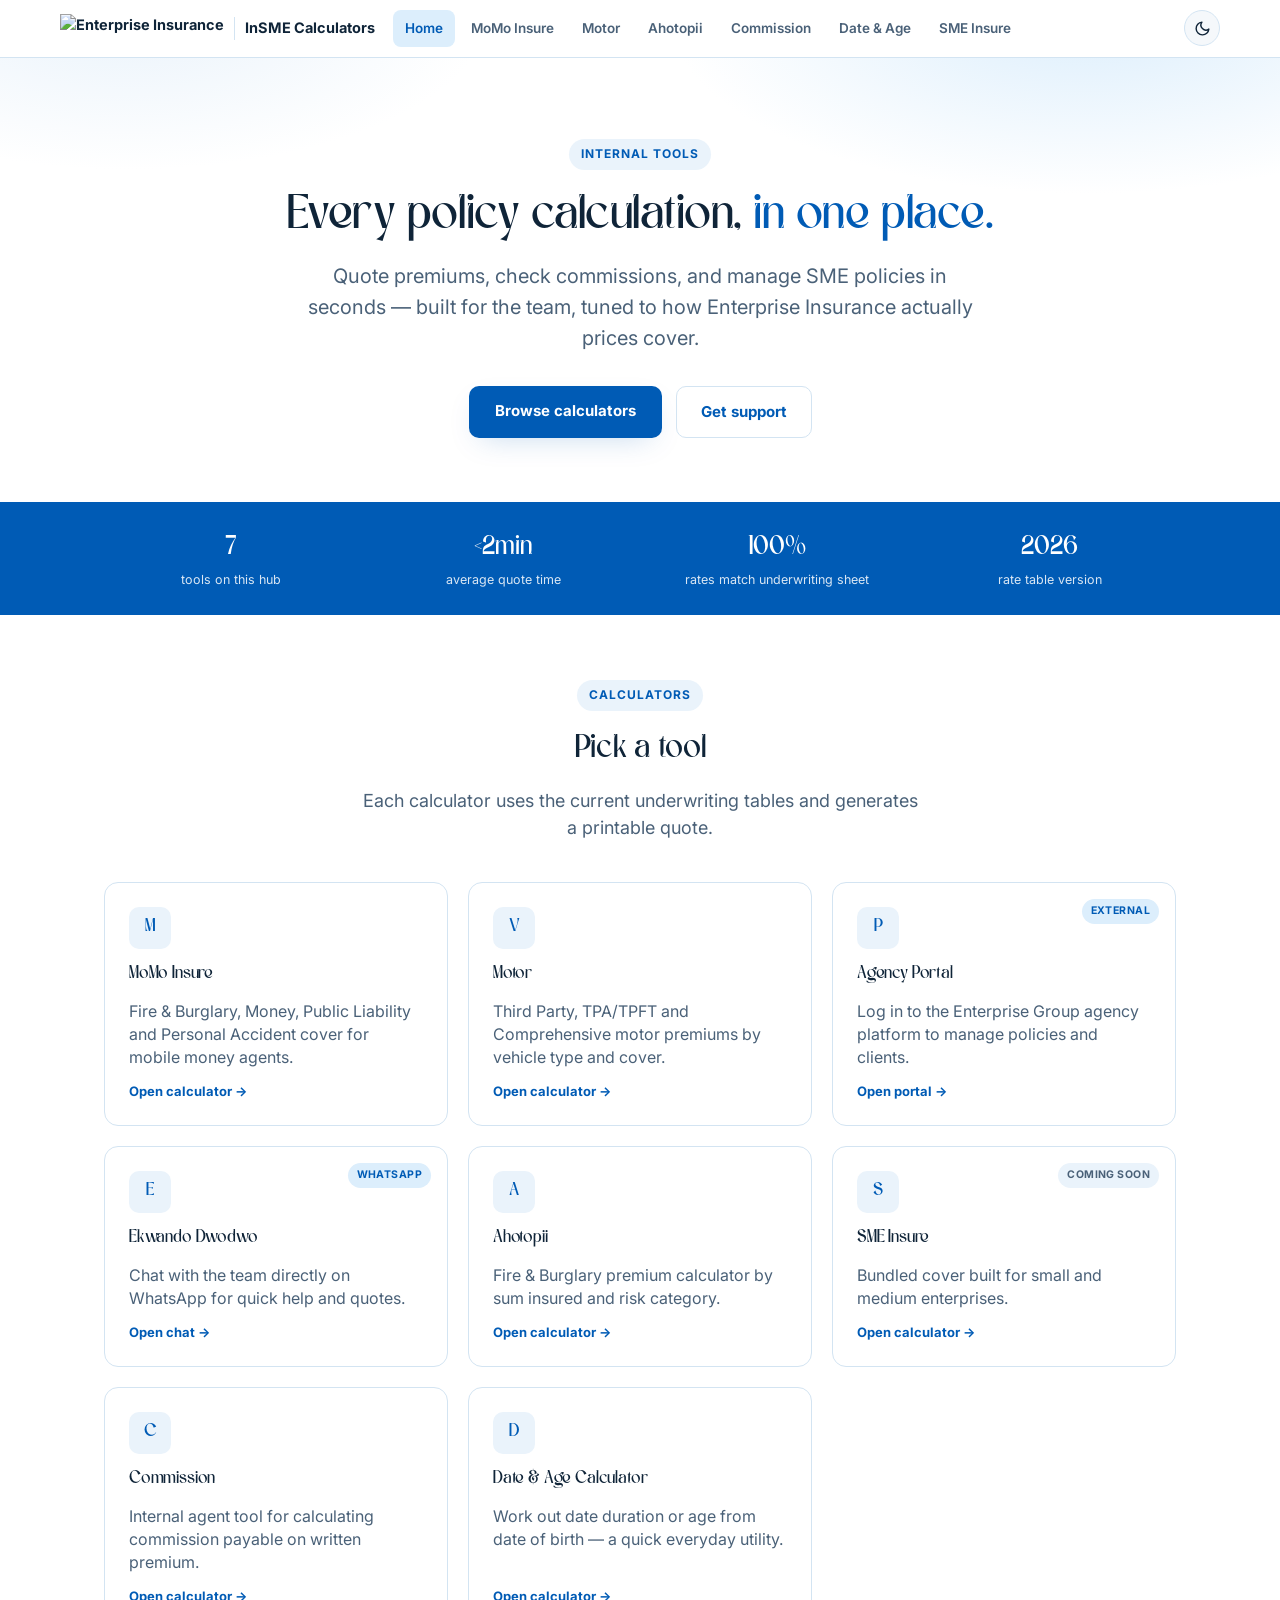
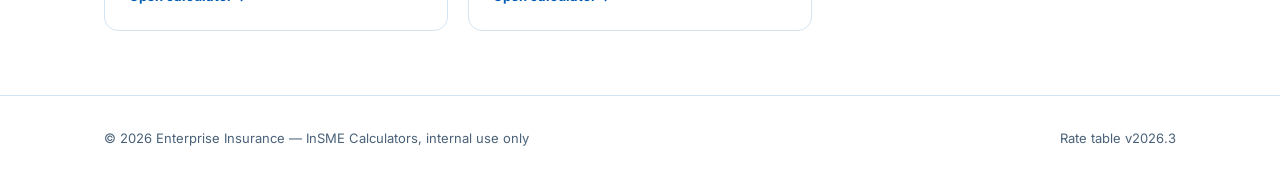
==== index.html @ f24047ea "Rename HomePage.html back to index.html for GitHub Pages" ====
<!DOCTYPE html>
<html lang="en">
<head>
<meta charset="UTF-8">
<meta name="viewport" content="width=device-width, initial-scale=1.0">
<title>InSME Calculators — Enterprise Insurance</title>
<script>(function(){try{var t=localStorage.getItem('insme-theme');if(!t){t=window.matchMedia('(prefers-color-scheme: dark)').matches?'dark':'light';}document.documentElement.setAttribute('data-theme',t);}catch(e){document.documentElement.setAttribute('data-theme','light');}})();</script>
<link rel="stylesheet" href="src/assets/css/shared.css">

<style>
  *{box-sizing:border-box;}
  body{
    margin:0;
    font-family:var(--font-body);
    font-size:18px;
    color:var(--ink);
    background:var(--surface);
    line-height:1.55;
  }
  h1,h2,h3{
    font-family:var(--font-heading);
    margin:0;
    letter-spacing:-0.01em;
    font-weight:600;
  }
  a{color:inherit;}
  .wrap{max-width:1120px;margin:0 auto;padding:0 24px;}

  /* Hero */
  .hero{
    padding:80px 0 64px;
    text-align:center;
    background:
      radial-gradient(700px 300px at 85% -10%, var(--tint-2), transparent 60%),
      radial-gradient(600px 260px at 10% -10%, var(--tint), transparent 60%),
      var(--surface);
  }
  .eyebrow{
    display:inline-flex; align-items:center; gap:8px;
    font-family:var(--font-ui);
    font-size:12px; font-weight:700; letter-spacing:0.08em; text-transform:uppercase;
    color:var(--primary-dark); background:var(--tint); padding:6px 12px; border-radius:999px;
    margin-bottom:22px;
  }
  .hero-logo{height:56px;margin-bottom:20px;}
  .hero h1{font-size:48px; line-height:1.08; color:var(--ink);}
  .hero h1 span{color:var(--primary-dark);}
  .hero p.lede{font-family:var(--font-body); font-size:20px; color:var(--ink-soft); margin:18px auto 0; max-width:52ch;}
  .hero-actions{display:flex; gap:14px; margin-top:32px; justify-content:center;}
  .btn-primary{
    font-family:var(--font-ui);
    background:var(--primary-dark); color:#fff; padding:13px 26px; border-radius:10px;
    font-weight:700; font-size:15px; text-decoration:none; box-shadow:var(--shadow);
  }
  .btn-ghost{
    font-family:var(--font-ui);
    padding:13px 24px; border-radius:10px; font-weight:700; font-size:15px;
    text-decoration:none; color:var(--primary-dark); border:1.5px solid var(--line);
  }

  /* Trust strip */
  .trust{background:var(--primary-dark); color:#fff;}
  .trust .wrap{
    display:flex; justify-content:space-between; padding:26px 24px; flex-wrap:wrap; gap:20px;
  }
  .trust-item{flex:1; min-width:150px; text-align:center;}
  .trust-item .num{font-family:var(--font-heading); font-size:26px; font-weight:700;}
  .trust-item .cap{font-family:var(--font-ui); font-size:12.5px; opacity:0.85; margin-top:2px;}

  /* Tool grid */
  .section{padding:64px 0;}
  .section-head{max-width:560px; margin:0 auto 40px; text-align:center;}
  .section-head .eyebrow{margin-bottom:14px;}
  .section-head h2{font-size:32px;}
  .section-head p{font-family:var(--font-body); color:var(--ink-soft); margin-top:12px; font-size:18px;}

  .tool-grid{
    display:grid; grid-template-columns:repeat(3,1fr); gap:20px;
  }
  .tool-card{
    position:relative;
    border:1px solid var(--line); border-radius:var(--radius); padding:24px;
    text-decoration:none; color:inherit; transition:transform .15s, box-shadow .15s, border-color .15s;
    display:flex; flex-direction:column; gap:12px;
  }
  .tool-card:hover{transform:translateY(-3px); box-shadow:var(--shadow); border-color:var(--primary);}
  .tool-icon{
    width:42px; height:42px; border-radius:10px; background:var(--tint);
    display:flex; align-items:center; justify-content:center; color:var(--primary-dark); font-weight:800; font-size:18px;
    font-family:var(--font-heading);
  }
  .tool-card h3{font-size:17px; font-family:var(--font-heading); font-weight:600;}
  .tool-card p{font-family:var(--font-body); font-size:16px; color:var(--ink-soft); margin:0; line-height:1.45;}
  .tool-card .go{font-family:var(--font-ui); font-size:13px; font-weight:700; color:var(--primary-dark); margin-top:auto;}
  .badge-soon{
    position:absolute; top:16px; right:16px;
    font-family:var(--font-ui); font-size:10.5px; font-weight:700; letter-spacing:.04em; text-transform:uppercase;
    color:var(--ink-soft); background:var(--tint); padding:4px 9px; border-radius:999px;
  }
  .badge-external{
    position:absolute; top:16px; right:16px;
    font-family:var(--font-ui); font-size:10.5px; font-weight:700; letter-spacing:.04em; text-transform:uppercase;
    color:var(--primary-dark); background:var(--tint-2); padding:4px 9px; border-radius:999px;
  }

  footer{
    border-top:1px solid var(--line); padding:32px 0; font-family:var(--font-ui); font-size:13px; color:var(--ink-soft);
    display:flex; justify-content:space-between; flex-wrap:wrap; gap:12px;
  }

  @media (max-width:860px){
    .tool-grid{grid-template-columns:1fr 1fr;}
    .hero h1{font-size:34px;}
  }
  @media (max-width:560px){
    .tool-grid{grid-template-columns:1fr;}
    .trust .wrap{flex-direction:column;}
  }
</style>
</head>
<body>
<script src="src/assets/js/site-nav.js"></script>

<section class="hero">
  <div class="wrap">
    <div class="eyebrow">Internal tools</div>
    <h1>Every policy calculation, <span>in one place.</span></h1>
    <p class="lede">Quote premiums, check commissions, and manage SME policies in seconds — built for the team, tuned to how Enterprise Insurance actually prices cover.</p>
    <div class="hero-actions">
      <a href="#calculators" class="btn-primary">Browse calculators</a>
      <a href="mailto:support@enterprisegroup.net.gh" class="btn-ghost">Get support</a>
    </div>
  </div>
</section>

<section class="trust">
  <div class="wrap">
    <div class="trust-item"><div class="num">7</div><div class="cap">tools on this hub</div></div>
    <div class="trust-item"><div class="num">&lt;2min</div><div class="cap">average quote time</div></div>
    <div class="trust-item"><div class="num">100%</div><div class="cap">rates match underwriting sheet</div></div>
    <div class="trust-item"><div class="num">2026</div><div class="cap">rate table version</div></div>
  </div>
</section>

<section class="section" id="calculators">
  <div class="wrap">
    <div class="section-head">
      <div class="eyebrow">Calculators</div>
      <h2>Pick a tool</h2>
      <p>Each calculator uses the current underwriting tables and generates a printable quote.</p>
    </div>

    <div class="tool-grid">
      <a class="tool-card" href="src/pages/momoinsure.html">
        <div class="tool-icon">M</div>
        <h3>MoMo Insure</h3>
        <p>Fire &amp; Burglary, Money, Public Liability and Personal Accident cover for mobile money agents.</p>
        <span class="go">Open calculator →</span>
      </a>

      <a class="tool-card" href="src/pages/motor.html">
        <div class="tool-icon">V</div>
        <h3>Motor</h3>
        <p>Third Party, TPA/TPFT and Comprehensive motor premiums by vehicle type and cover.</p>
        <span class="go">Open calculator →</span>
      </a>

      <a class="tool-card" href="https://egapps.enterprisegroup.net.gh:4077/public/login" target="_blank" rel="noopener">
        <span class="badge-external">External</span>
        <div class="tool-icon">P</div>
        <h3>Agency Portal</h3>
        <p>Log in to the Enterprise Group agency platform to manage policies and clients.</p>
        <span class="go">Open portal →</span>
      </a>

      <a class="tool-card" href="https://wa.me/message/5MPWOEQEJZRKK1" target="_blank" rel="noopener">
        <span class="badge-external">WhatsApp</span>
        <div class="tool-icon">E</div>
        <h3>Ekwando Dwodwo</h3>
        <p>Chat with the team directly on WhatsApp for quick help and quotes.</p>
        <span class="go">Open chat →</span>
      </a>

      <a class="tool-card" href="src/pages/ahotopii.html">
        <div class="tool-icon">A</div>
        <h3>Ahotopii</h3>
        <p>Fire &amp; Burglary premium calculator by sum insured and risk category.</p>
        <span class="go">Open calculator →</span>
      </a>

      <a class="tool-card" href="src/pages/sme-insure.html">
        <span class="badge-soon">Coming soon</span>
        <div class="tool-icon">S</div>
        <h3>SME Insure</h3>
        <p>Bundled cover built for small and medium enterprises.</p>
        <span class="go">Open calculator →</span>
      </a>

      <a class="tool-card" href="src/pages/commission.html">
        <div class="tool-icon">C</div>
        <h3>Commission</h3>
        <p>Internal agent tool for calculating commission payable on written premium.</p>
        <span class="go">Open calculator →</span>
      </a>

      <a class="tool-card" href="src/pages/date-age.html">
        <div class="tool-icon">D</div>
        <h3>Date &amp; Age Calculator</h3>
        <p>Work out date duration or age from date of birth — a quick everyday utility.</p>
        <span class="go">Open calculator →</span>
      </a>
    </div>
  </div>
</section>

<footer>
  <div class="wrap" style="display:flex; justify-content:space-between; flex-wrap:wrap; gap:12px; width:100%;">
    <span>© 2026 Enterprise Insurance — InSME Calculators, internal use only</span>
    <span>Rate table v2026.3</span>
  </div>
</footer>

</body>
</html>
---- src/assets/css/shared.css ----
/*
  ===========================================================================
  InSME Calculators — Shared Design System
  ===========================================================================
  Loaded by every page in src/pages/, BEFORE each page's own <style> block.
  This is the single source of truth for:
    - Color tokens (light + dark themes, toggled via [data-theme] on <html>)
    - Typography tokens (Effyra for headings, Inter for body/UI, Plex Mono
      for figures)
    - The shared top navigation bar + dark-mode toggle button

  Individual pages should NOT redefine these token names with their own
  hex values. Instead, each page's local :root block re-points its own
  legacy variable names (e.g. --brand-1, --ember, --navy) at these shared
  tokens with var(--token), so every calculator inherits one palette and
  reacts to the light/dark toggle automatically.
*/

@import url('https://fonts.googleapis.com/css2?family=Inter:wght@400;500;600;700;800&family=IBM+Plex+Mono:wght@400;500;600;700&display=swap');

@font-face{
  font-family:'Effyra';
  src:url('../fonts/Effyra.otf') format('opentype');
  font-weight:100 900;
  font-style:normal;
  font-display:swap;
}

:root{
  /* Brand */
  --primary:#1f6eb6;
  --primary-dark:#005BB5;
  --primary-soft: color-mix(in srgb, var(--primary) 12%, white);

  /* Accent (secondary highlight color, used sparingly) */
  --accent:#C1541E;
  --accent-dark:#9C4118;

  /* Status */
  --success:#1F7A4D;
  --danger:#C0392B;
  --danger-tint: color-mix(in srgb, var(--danger) 12%, white);
  --warning:#B8912E;
  --warning-tint: color-mix(in srgb, var(--warning) 16%, white);

  /* Ink / text */
  --ink:#0f2438;
  --ink-soft:#4a6178;

  /* Surfaces */
  --surface:#ffffff;        /* page background */
  --surface-card:#ffffff;   /* card / panel background */
  --surface-soft:#f5f8fb;   /* input fields, subtle recessed areas */
  --surface-strong:#0E2A2B; /* dark masthead / hero-on-color panels */
  --tint:#eaf3fb;
  --tint-2:#dceefc;
  --line:#d3e4f2;
  --white:#ffffff;
  --black:#000000;

  --radius:14px;
  --shadow: 0 10px 30px -12px rgba(0,91,181,0.25);

  /* Typography roles */
  --font-heading:'Effyra','Fraunces',Georgia,'Times New Roman',serif;
  --font-body:'Inter',-apple-system,BlinkMacSystemFont,'Segoe UI',sans-serif;
  --font-ui:'Inter',-apple-system,BlinkMacSystemFont,'Segoe UI',sans-serif;
  --font-mono:'IBM Plex Mono','SFMono-Regular',Consolas,monospace;

  color-scheme: light;
}

html[data-theme="dark"]{
  --primary:#4d9be6;
  --primary-dark:#2c85dd;
  --primary-soft: color-mix(in srgb, var(--primary) 20%, #0b1622);

  --accent:#e2814c;
  --accent-dark:#c1541e;

  --success:#3fae78;
  --danger:#e5695a;
  --danger-tint: color-mix(in srgb, var(--danger) 18%, #0b1622);
  --warning:#dcb35c;
  --warning-tint: color-mix(in srgb, var(--warning) 18%, #0b1622);

  --ink:#eaf1f8;
  --ink-soft:#9fb4c8;

  --surface:#0b1622;
  --surface-card:#12202f;
  --surface-soft:#16283c;
  --surface-strong:#060d14;
  --tint:#152a3d;
  --tint-2:#1a3348;
  --line:#223649;
  --white:#ffffff;
  --black:#000000;

  --shadow: 0 10px 30px -12px rgba(0,0,0,0.6);

  color-scheme: dark;
}

/* Smooth theme transitions on the surfaces that matter most */
body, .card, header, .insme-nav{
  transition:background-color .2s ease, color .2s ease, border-color .2s ease;
}

/* ===========================================================================
   Shared top navigation — injected by src/assets/js/site-nav.js on every page
   =========================================================================== */
.insme-nav{
  position:fixed; top:0; left:0; right:0; z-index:1000;
  background:color-mix(in srgb, var(--surface-card) 92%, transparent);
  backdrop-filter:blur(10px);
  -webkit-backdrop-filter:blur(10px);
  border-bottom:1px solid var(--line);
  font-family:var(--font-ui);
}
.insme-nav-inner{
  max-width:1200px; margin:0 auto;
  display:flex; align-items:center; gap:18px;
  padding:10px 20px;
}
.insme-nav-brand{
  display:flex; align-items:center; gap:10px;
  text-decoration:none; color:var(--ink); font-weight:700; font-size:14.5px;
  flex-shrink:0;
}
.insme-nav-brand img{height:28px; width:auto; display:block;}
.insme-nav-brand span{border-left:1px solid var(--line); padding-left:10px; white-space:nowrap;}
.insme-nav-links{
  display:flex; align-items:center; gap:4px;
  overflow-x:auto; scrollbar-width:none; flex:1; min-width:0;
}
.insme-nav-links::-webkit-scrollbar{display:none;}
.insme-nav-links a{
  text-decoration:none; color:var(--ink-soft); font-size:13.5px; font-weight:600;
  padding:8px 12px; border-radius:8px; white-space:nowrap; transition:color .15s, background .15s;
}
.insme-nav-links a:hover{color:var(--primary-dark); background:var(--tint);}
.insme-nav-links a.active{color:var(--primary-dark); background:var(--tint-2);}
.insme-theme-toggle{
  flex-shrink:0;
  display:flex; align-items:center; justify-content:center;
  width:36px; height:36px; border-radius:999px;
  border:1px solid var(--line); background:var(--surface-soft); color:var(--ink);
  cursor:pointer; transition:background .15s, border-color .15s, transform .15s;
}
.insme-theme-toggle:hover{border-color:var(--primary); transform:translateY(-1px);}
.insme-theme-toggle svg{width:17px; height:17px; display:none;}
html[data-theme="light"] .insme-theme-toggle .icon-moon{display:block;}
html[data-theme="dark"] .insme-theme-toggle .icon-sun{display:block;}

@media (max-width:720px){
  .insme-nav-brand span{display:none;}
  .insme-nav-inner{gap:10px; padding:8px 14px;}
  .insme-nav-links a{padding:7px 10px; font-size:13px;}
}

@media print{
  .insme-nav{display:none !important;}
}
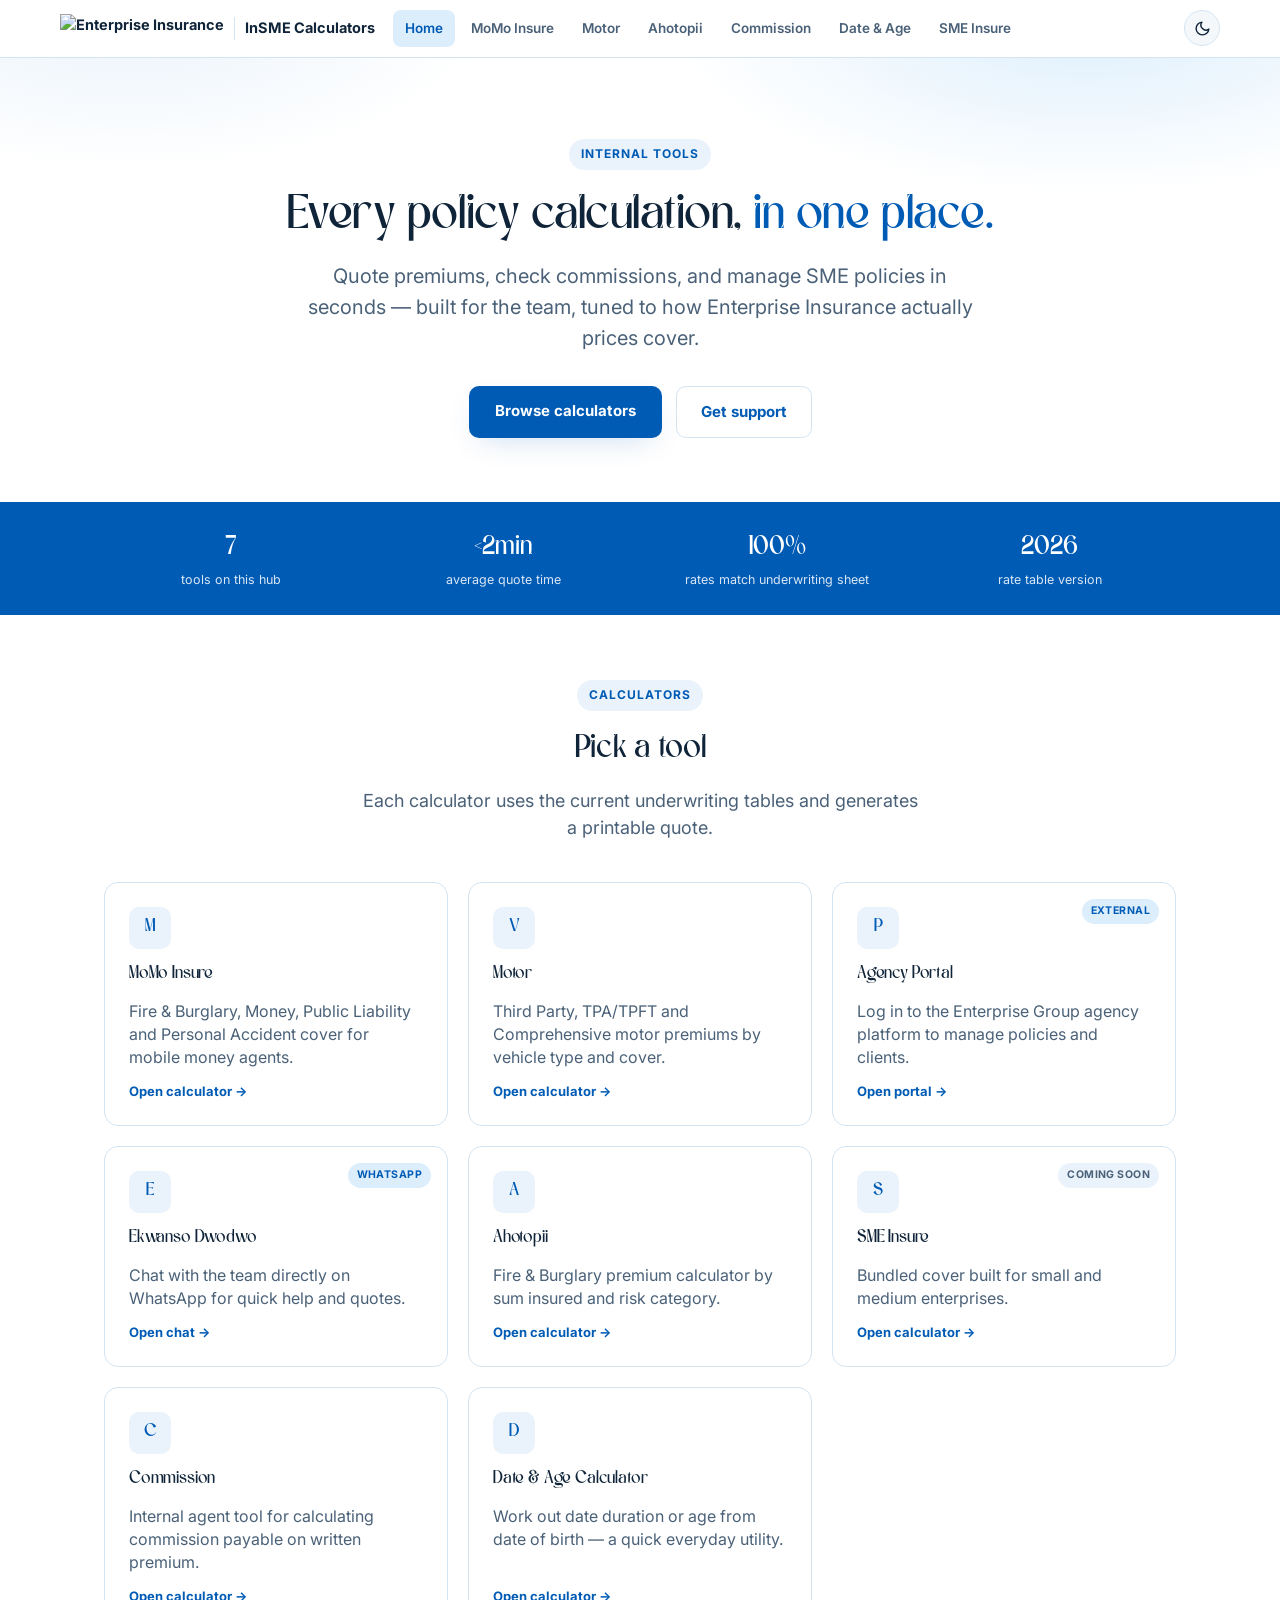
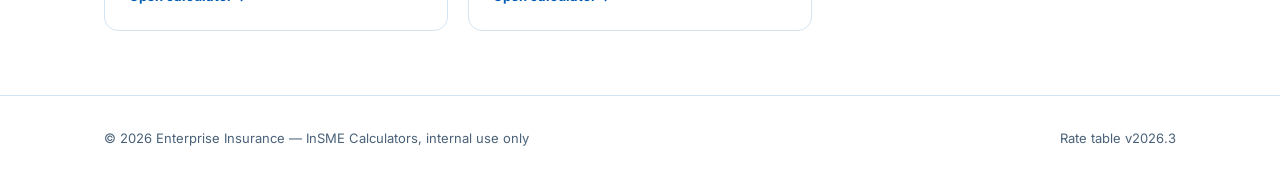
==== commit 7f73a97c: "Correct name from 'Ekwando' to 'Ekwanso'" ====
--- a/index.html
+++ b/index.html
@@ -176,7 +176,7 @@
       <a class="tool-card" href="https://wa.me/message/5MPWOEQEJZRKK1" target="_blank" rel="noopener">
         <span class="badge-external">WhatsApp</span>
         <div class="tool-icon">E</div>
-        <h3>Ekwando Dwodwo</h3>
+        <h3>Ekwanso Dwodwo</h3>
         <p>Chat with the team directly on WhatsApp for quick help and quotes.</p>
         <span class="go">Open chat →</span>
       </a>
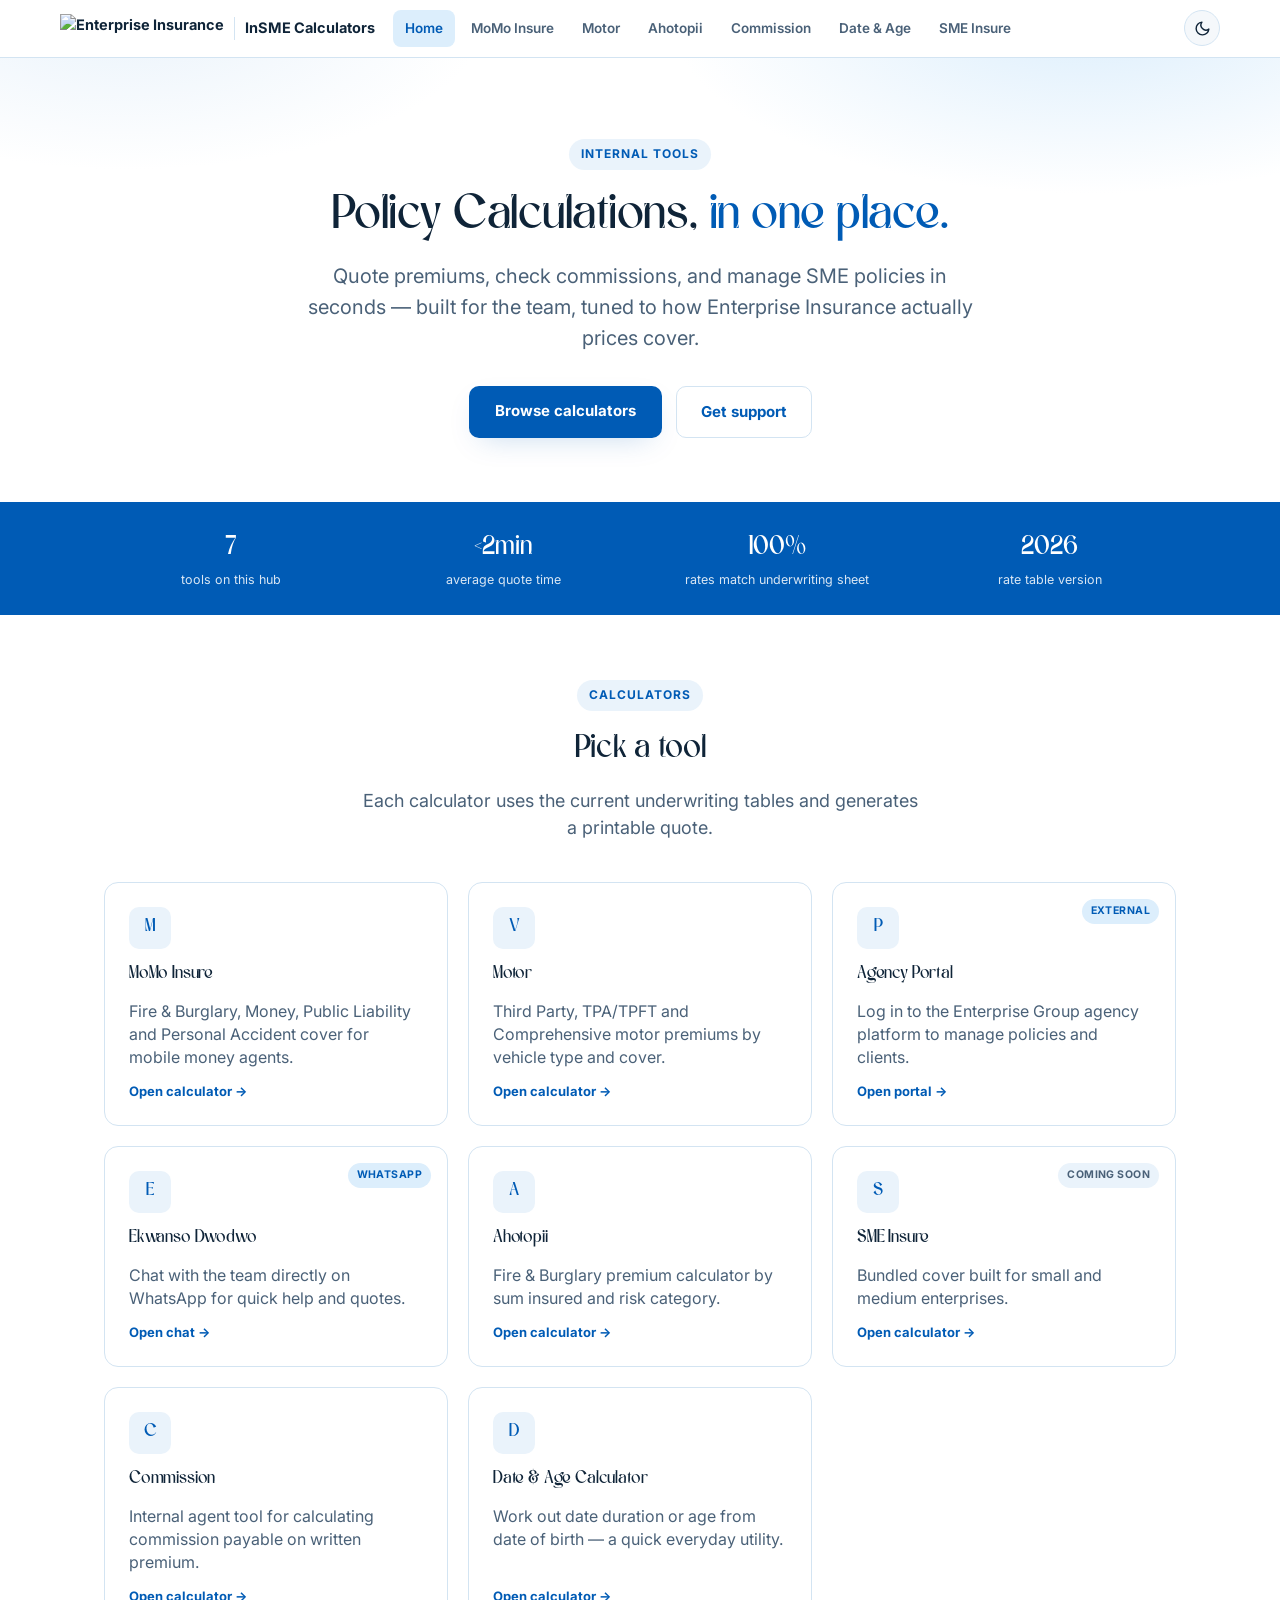
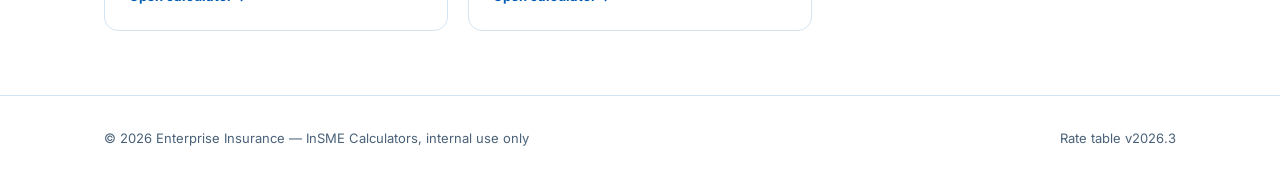
==== commit a6a0070e: "Change heading text for policy calculations section" ====
--- a/index.html
+++ b/index.html
@@ -124,7 +124,7 @@
 <section class="hero">
   <div class="wrap">
     <div class="eyebrow">Internal tools</div>
-    <h1>Every policy calculation, <span>in one place.</span></h1>
+    <h1>Policy Calculations, <span>in one place.</span></h1>
     <p class="lede">Quote premiums, check commissions, and manage SME policies in seconds — built for the team, tuned to how Enterprise Insurance actually prices cover.</p>
     <div class="hero-actions">
       <a href="#calculators" class="btn-primary">Browse calculators</a>
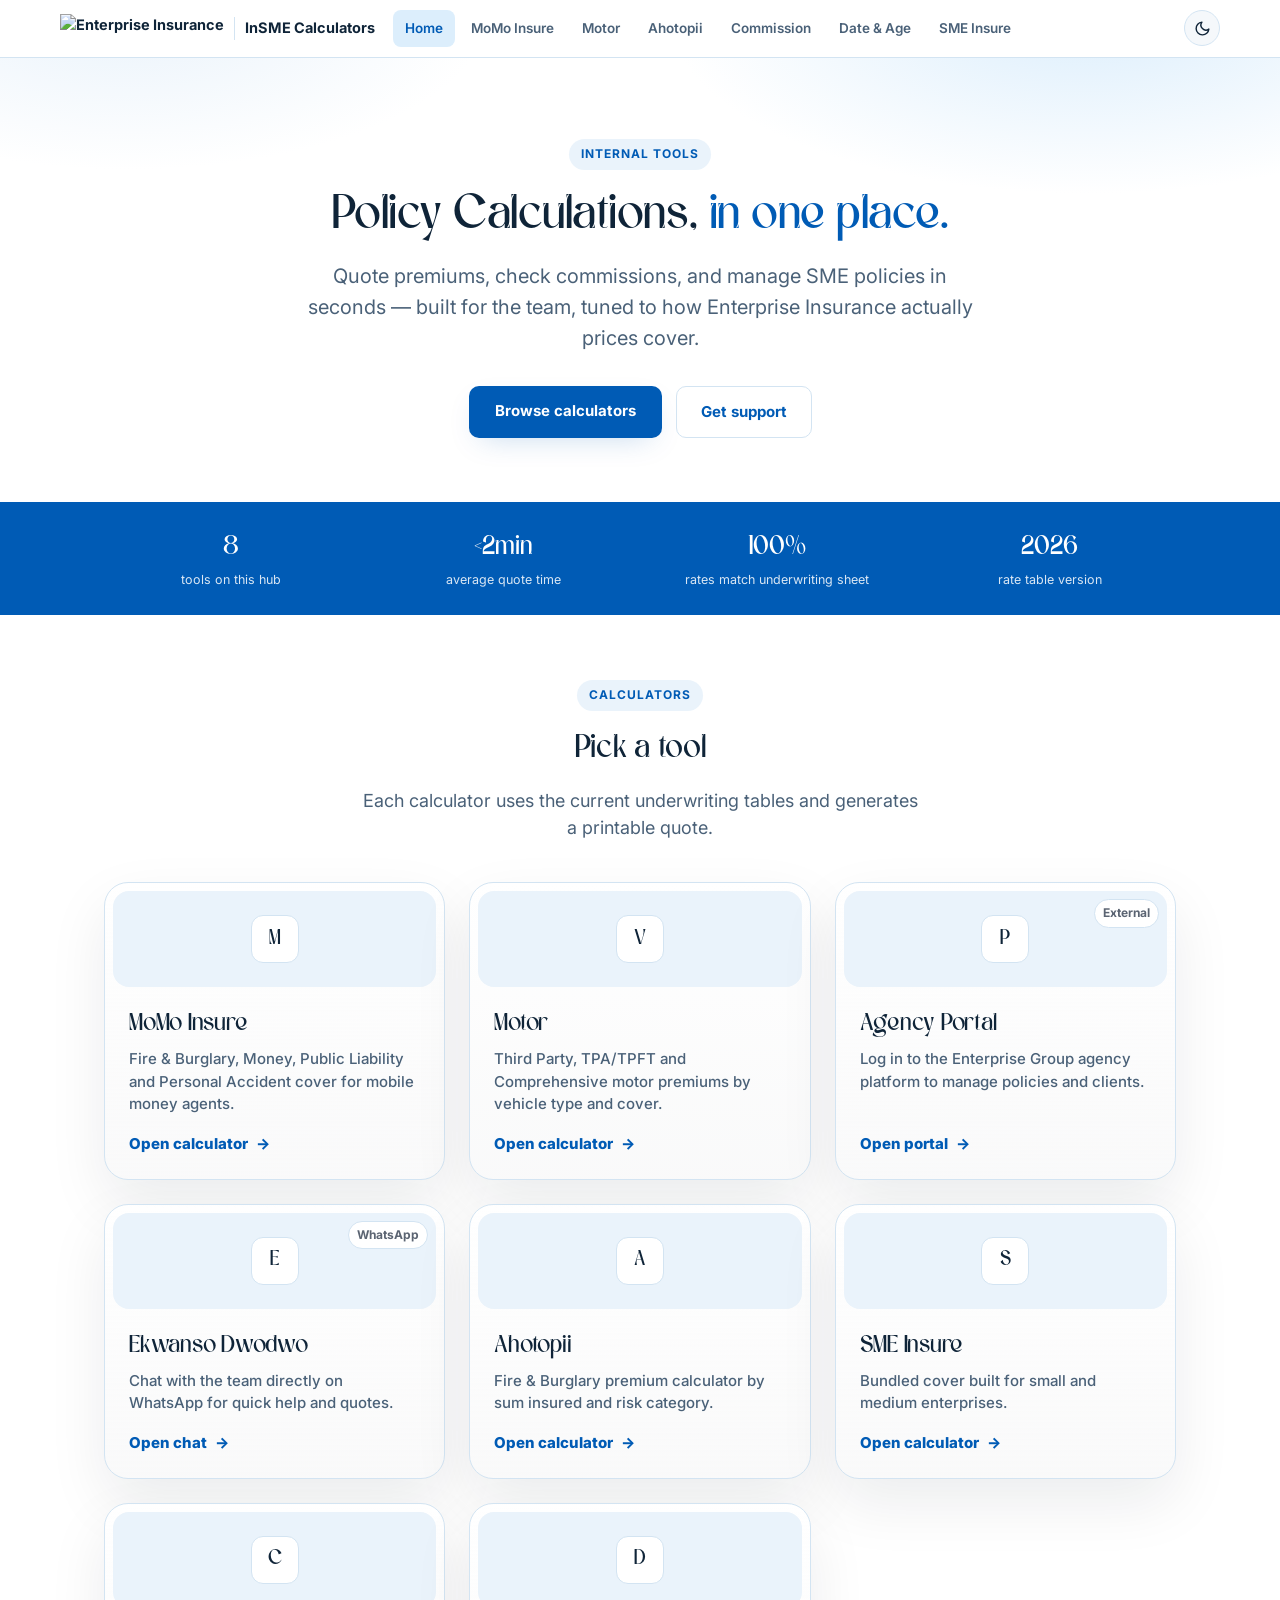
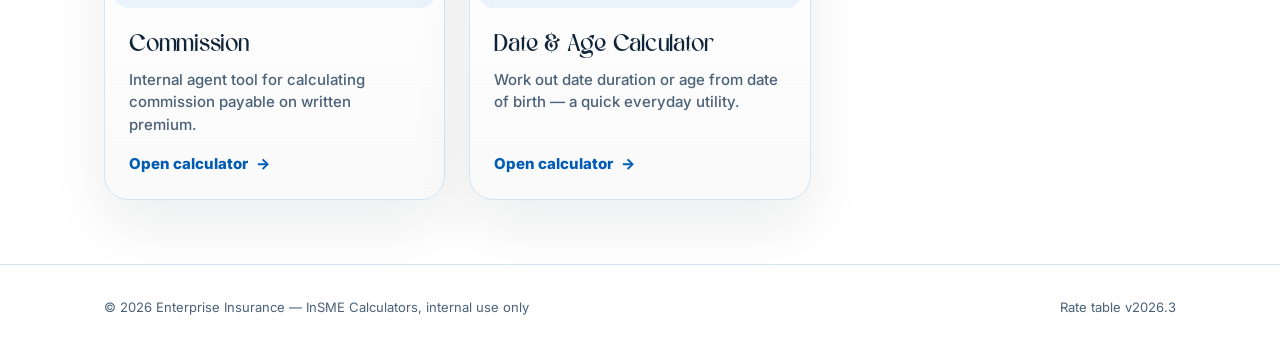
==== commit 06bc9ebc: "Refactor tool card layout and support dialog" ====
--- a/index.html
+++ b/index.html
@@ -56,6 +56,7 @@
     font-family:var(--font-ui);
     padding:13px 24px; border-radius:10px; font-weight:700; font-size:15px;
     text-decoration:none; color:var(--primary-dark); border:1.5px solid var(--line);
+    background:transparent; cursor:pointer; line-height:inherit;
   }
 
   /* Trust strip */
@@ -67,41 +68,159 @@
   .trust-item .num{font-family:var(--font-heading); font-size:26px; font-weight:700;}
   .trust-item .cap{font-family:var(--font-ui); font-size:12.5px; opacity:0.85; margin-top:2px;}
 
-  /* Tool grid */
+  /* Section */
   .section{padding:64px 0;}
   .section-head{max-width:560px; margin:0 auto 40px; text-align:center;}
   .section-head .eyebrow{margin-bottom:14px;}
   .section-head h2{font-size:32px;}
   .section-head p{font-family:var(--font-body); color:var(--ink-soft); margin-top:12px; font-size:18px;}
 
+  /* ============================================================
+     Tool cards — Product Card UI rules
+     01 Hierarchy · 02 8pt spacing · 03 Colour tiers
+     04 Depth · 05 Corners · 06 Motion
+     ============================================================ */
+  :root{
+    /* Tier 3 (meta) — badges only, never essential text */
+    --meta:#5B6472;
+    --card-hairline:var(--line);
+    --card-top:rgba(255,255,255,0.9);
+    --card-bottom:rgba(16,24,40,0.025);
+    --card-shadow:0 24px 60px rgba(16,24,40,0.08);
+    --card-shadow-hover:0 24px 60px rgba(16,24,40,0.14);
+  }
+  [data-theme="dark"]{
+    --meta:#8D99AE;
+    --card-hairline:rgba(255,255,255,0.08);
+    --card-top:rgba(255,255,255,0.06);
+    --card-bottom:rgba(255,255,255,0.02);
+    --card-shadow:0 24px 60px rgba(0,0,0,0.45);
+    --card-shadow-hover:0 24px 60px rgba(0,0,0,0.6);
+  }
+
   .tool-grid{
-    display:grid; grid-template-columns:repeat(3,1fr); gap:20px;
+    display:grid; grid-template-columns:repeat(3,1fr);
+    gap:24px;                                   /* 02: multiple of 8 */
   }
   .tool-card{
     position:relative;
-    border:1px solid var(--line); border-radius:var(--radius); padding:24px;
-    text-decoration:none; color:inherit; transition:transform .15s, box-shadow .15s, border-color .15s;
-    display:flex; flex-direction:column; gap:12px;
-  }
-  .tool-card:hover{transform:translateY(-3px); box-shadow:var(--shadow); border-color:var(--primary);}
+    display:flex; flex-direction:column;
+    padding:8px;                                /* 02/05: image inset 8 */
+    border-radius:24px;                         /* 05: outer radius 24 */
+    border:1px solid var(--card-hairline);      /* 04: 1px hairline */
+    background-color:var(--surface);
+    background-image:linear-gradient(180deg,var(--card-top),var(--card-bottom)); /* 04: top-lit */
+    box-shadow:var(--card-shadow);              /* 04: light from above, shadow falls down */
+    text-decoration:none; color:inherit;
+    transition:transform 200ms ease-out, box-shadow 200ms ease-out;
+    animation:card-in 200ms ease-out backwards; /* 06: enter */
+  }
+  .tool-card:nth-child(1){animation-delay:0ms;}
+  .tool-card:nth-child(2){animation-delay:40ms;}
+  .tool-card:nth-child(3){animation-delay:80ms;}
+  .tool-card:nth-child(4){animation-delay:120ms;}
+  .tool-card:nth-child(5){animation-delay:160ms;}
+  .tool-card:nth-child(6){animation-delay:200ms;}
+  .tool-card:nth-child(7){animation-delay:240ms;}
+  .tool-card:nth-child(8){animation-delay:280ms;}
+  @keyframes card-in{from{opacity:0; transform:translateY(8px);}}
+
+  .tool-card:hover{transform:translateY(-4px); box-shadow:var(--card-shadow-hover);}
+  .tool-card:active{transform:scale(0.98); transition-duration:120ms;}
+  .tool-card:focus-visible{outline:2px solid var(--primary-dark); outline-offset:4px;}
+
+  .tool-media{
+    position:relative;
+    height:96px;
+    border-radius:16px;                         /* 05: 24 − 8 = 16 */
+    background:var(--tint);
+    display:flex; align-items:center; justify-content:center;
+  }
   .tool-icon{
-    width:42px; height:42px; border-radius:10px; background:var(--tint);
-    display:flex; align-items:center; justify-content:center; color:var(--primary-dark); font-weight:800; font-size:18px;
+    width:48px; height:48px; border-radius:12px;
+    background:var(--surface); border:1px solid var(--card-hairline);
+    display:flex; align-items:center; justify-content:center;
+    font-family:var(--font-heading); font-weight:800; font-size:20px;
+    color:var(--ink);                           /* tier 1 — accent kept for actions only */
+  }
+
+  .tool-body{
+    flex:1;
+    display:grid; grid-template-rows:1fr auto;
+    gap:16px;                                   /* 02: between groups */
+    padding:24px 16px 16px;                     /* 02: 24 around content */
+  }
+  .tool-text{display:grid; gap:8px; align-content:start;} /* 02: tightly related lines */
+  .tool-card h3{
     font-family:var(--font-heading);
-  }
-  .tool-card h3{font-size:17px; font-family:var(--font-heading); font-weight:600;}
-  .tool-card p{font-family:var(--font-body); font-size:16px; color:var(--ink-soft); margin:0; line-height:1.45;}
-  .tool-card .go{font-family:var(--font-ui); font-size:13px; font-weight:700; color:var(--primary-dark); margin-top:auto;}
-  .badge-soon{
-    position:absolute; top:16px; right:16px;
-    font-family:var(--font-ui); font-size:10.5px; font-weight:700; letter-spacing:.04em; text-transform:uppercase;
-    color:var(--ink-soft); background:var(--tint); padding:4px 9px; border-radius:999px;
-  }
+    font-size:24px; font-weight:800; line-height:1.2;       /* 01: the one loud element */
+    color:var(--ink);                                        /* tier 1 */
+  }
+  .tool-card p{
+    font-family:var(--font-body);
+    font-size:15px; font-weight:500; line-height:1.5;        /* 01: quieter details */
+    color:var(--ink-soft);                                   /* tier 2 */
+    margin:0;
+  }
+  .tool-card .go{
+    font-family:var(--font-ui); font-size:15px; font-weight:800;
+    color:var(--primary-dark);                               /* accent: the one thing you can act on */
+    display:inline-flex; align-items:center; gap:8px;
+  }
+  .tool-card .go .arrow{transition:transform 200ms ease-out;}
+  .tool-card:hover .go .arrow{transform:translateX(4px);}
+
   .badge-external{
-    position:absolute; top:16px; right:16px;
-    font-family:var(--font-ui); font-size:10.5px; font-weight:700; letter-spacing:.04em; text-transform:uppercase;
-    color:var(--primary-dark); background:var(--tint-2); padding:4px 9px; border-radius:999px;
-  }
+    position:absolute; top:8px; right:8px;
+    font-family:var(--font-ui); font-size:12px; font-weight:700;
+    color:var(--meta);                                       /* tier 3: meta only */
+    background:var(--surface); border:1px solid var(--card-hairline);
+    padding:4px 8px; border-radius:999px;
+  }
+
+  /* Support pop-up */
+  dialog.support{
+    width:min(440px, calc(100% - 32px));
+    padding:24px;
+    border:1px solid var(--line); border-radius:24px;
+    background:var(--surface); color:var(--ink);
+    box-shadow:0 24px 60px rgba(0,0,0,0.3);
+    animation:pop-in 200ms ease-out;
+  }
+  dialog.support::backdrop{background:rgba(10,15,25,0.55);}
+  @keyframes pop-in{from{opacity:0; transform:translateY(8px);}}
+  .support-head{display:flex; align-items:flex-start; justify-content:space-between; gap:16px;}
+  .support h2{font-size:24px; font-weight:800;}
+  .support .sub{font-family:var(--font-body); font-size:15px; color:var(--ink-soft); margin:8px 0 0;}
+  .support-close{
+    flex:none; width:40px; height:40px; border-radius:12px;
+    border:1px solid var(--line); background:transparent; color:var(--ink-soft);
+    font-size:22px; line-height:1; cursor:pointer;
+  }
+  .support-close:hover{color:var(--ink); border-color:var(--ink-soft);}
+  .support-options{display:grid; gap:16px; margin-top:24px;}
+  .support-option{
+    display:flex; align-items:center; gap:16px;
+    padding:8px 16px 8px 8px; min-height:64px;
+    border:1px solid var(--line); border-radius:16px;
+    text-decoration:none; color:var(--ink);
+    transition:transform 200ms ease-out, box-shadow 200ms ease-out;
+  }
+  .support-option:hover{transform:translateY(-2px); box-shadow:0 8px 24px rgba(0,0,0,0.12);}
+  .support-option:active{transform:scale(0.98); transition-duration:120ms;}
+  .support-option:focus-visible,
+  .support-close:focus-visible,
+  .btn-ghost:focus-visible{outline:2px solid var(--primary-dark); outline-offset:2px;}
+  .support-ico{
+    flex:none; width:48px; height:48px; border-radius:8px;  /* 16 − 8 = 8 */
+    display:flex; align-items:center; justify-content:center; color:#fff;
+  }
+  .support-ico svg{width:26px; height:26px;}
+  .support-ico.wa{background:#25D366;}
+  .support-ico.mail{background:var(--primary-dark);}
+  .support-label{display:grid; gap:2px; min-width:0;}
+  .support-label strong{font-family:var(--font-heading); font-size:17px; font-weight:700;}
+  .support-label span{font-family:var(--font-ui); font-size:13px; color:var(--ink-soft); overflow-wrap:anywhere;}
 
   footer{
     border-top:1px solid var(--line); padding:32px 0; font-family:var(--font-ui); font-size:13px; color:var(--ink-soft);
@@ -115,6 +234,11 @@
   @media (max-width:560px){
     .tool-grid{grid-template-columns:1fr;}
     .trust .wrap{flex-direction:column;}
+  }
+
+  /* 06: respect reduced motion */
+  @media (prefers-reduced-motion: reduce){
+    *,*::before,*::after{transition:none !important; animation:none !important;}
   }
 </style>
 </head>
@@ -128,14 +252,14 @@
     <p class="lede">Quote premiums, check commissions, and manage SME policies in seconds — built for the team, tuned to how Enterprise Insurance actually prices cover.</p>
     <div class="hero-actions">
       <a href="#calculators" class="btn-primary">Browse calculators</a>
-      <a href="mailto:support@enterprisegroup.net.gh" class="btn-ghost">Get support</a>
+      <button type="button" class="btn-ghost" id="support-open" aria-haspopup="dialog">Get support</button>
     </div>
   </div>
 </section>
 
 <section class="trust">
   <div class="wrap">
-    <div class="trust-item"><div class="num">7</div><div class="cap">tools on this hub</div></div>
+    <div class="trust-item"><div class="num">8</div><div class="cap">tools on this hub</div></div>
     <div class="trust-item"><div class="num">&lt;2min</div><div class="cap">average quote time</div></div>
     <div class="trust-item"><div class="num">100%</div><div class="cap">rates match underwriting sheet</div></div>
     <div class="trust-item"><div class="num">2026</div><div class="cap">rate table version</div></div>
@@ -152,62 +276,97 @@
 
     <div class="tool-grid">
       <a class="tool-card" href="src/pages/momoinsure.html">
-        <div class="tool-icon">M</div>
-        <h3>MoMo Insure</h3>
-        <p>Fire &amp; Burglary, Money, Public Liability and Personal Accident cover for mobile money agents.</p>
-        <span class="go">Open calculator →</span>
+        <div class="tool-media"><div class="tool-icon">M</div></div>
+        <div class="tool-body">
+          <div class="tool-text">
+            <h3>MoMo Insure</h3>
+            <p>Fire &amp; Burglary, Money, Public Liability and Personal Accident cover for mobile money agents.</p>
+          </div>
+          <span class="go">Open calculator <span class="arrow" aria-hidden="true">→</span></span>
+        </div>
       </a>
 
       <a class="tool-card" href="src/pages/motor.html">
-        <div class="tool-icon">V</div>
-        <h3>Motor</h3>
-        <p>Third Party, TPA/TPFT and Comprehensive motor premiums by vehicle type and cover.</p>
-        <span class="go">Open calculator →</span>
+        <div class="tool-media"><div class="tool-icon">V</div></div>
+        <div class="tool-body">
+          <div class="tool-text">
+            <h3>Motor</h3>
+            <p>Third Party, TPA/TPFT and Comprehensive motor premiums by vehicle type and cover.</p>
+          </div>
+          <span class="go">Open calculator <span class="arrow" aria-hidden="true">→</span></span>
+        </div>
       </a>
 
       <a class="tool-card" href="https://egapps.enterprisegroup.net.gh:4077/public/login" target="_blank" rel="noopener">
-        <span class="badge-external">External</span>
-        <div class="tool-icon">P</div>
-        <h3>Agency Portal</h3>
-        <p>Log in to the Enterprise Group agency platform to manage policies and clients.</p>
-        <span class="go">Open portal →</span>
+        <div class="tool-media">
+          <span class="badge-external">External</span>
+          <div class="tool-icon">P</div>
+        </div>
+        <div class="tool-body">
+          <div class="tool-text">
+            <h3>Agency Portal</h3>
+            <p>Log in to the Enterprise Group agency platform to manage policies and clients.</p>
+          </div>
+          <span class="go">Open portal <span class="arrow" aria-hidden="true">→</span></span>
+        </div>
       </a>
 
       <a class="tool-card" href="https://wa.me/message/5MPWOEQEJZRKK1" target="_blank" rel="noopener">
-        <span class="badge-external">WhatsApp</span>
-        <div class="tool-icon">E</div>
-        <h3>Ekwanso Dwodwo</h3>
-        <p>Chat with the team directly on WhatsApp for quick help and quotes.</p>
-        <span class="go">Open chat →</span>
+        <div class="tool-media">
+          <span class="badge-external">WhatsApp</span>
+          <div class="tool-icon">E</div>
+        </div>
+        <div class="tool-body">
+          <div class="tool-text">
+            <h3>Ekwanso Dwodwo</h3>
+            <p>Chat with the team directly on WhatsApp for quick help and quotes.</p>
+          </div>
+          <span class="go">Open chat <span class="arrow" aria-hidden="true">→</span></span>
+        </div>
       </a>
 
       <a class="tool-card" href="src/pages/ahotopii.html">
-        <div class="tool-icon">A</div>
-        <h3>Ahotopii</h3>
-        <p>Fire &amp; Burglary premium calculator by sum insured and risk category.</p>
-        <span class="go">Open calculator →</span>
+        <div class="tool-media"><div class="tool-icon">A</div></div>
+        <div class="tool-body">
+          <div class="tool-text">
+            <h3>Ahotopii</h3>
+            <p>Fire &amp; Burglary premium calculator by sum insured and risk category.</p>
+          </div>
+          <span class="go">Open calculator <span class="arrow" aria-hidden="true">→</span></span>
+        </div>
       </a>
 
       <a class="tool-card" href="src/pages/sme-insure.html">
-        <span class="badge-soon">Coming soon</span>
-        <div class="tool-icon">S</div>
-        <h3>SME Insure</h3>
-        <p>Bundled cover built for small and medium enterprises.</p>
-        <span class="go">Open calculator →</span>
+        <div class="tool-media"><div class="tool-icon">S</div></div>
+        <div class="tool-body">
+          <div class="tool-text">
+            <h3>SME Insure</h3>
+            <p>Bundled cover built for small and medium enterprises.</p>
+          </div>
+          <span class="go">Open calculator <span class="arrow" aria-hidden="true">→</span></span>
+        </div>
       </a>
 
       <a class="tool-card" href="src/pages/commission.html">
-        <div class="tool-icon">C</div>
-        <h3>Commission</h3>
-        <p>Internal agent tool for calculating commission payable on written premium.</p>
-        <span class="go">Open calculator →</span>
+        <div class="tool-media"><div class="tool-icon">C</div></div>
+        <div class="tool-body">
+          <div class="tool-text">
+            <h3>Commission</h3>
+            <p>Internal agent tool for calculating commission payable on written premium.</p>
+          </div>
+          <span class="go">Open calculator <span class="arrow" aria-hidden="true">→</span></span>
+        </div>
       </a>
 
       <a class="tool-card" href="src/pages/date-age.html">
-        <div class="tool-icon">D</div>
-        <h3>Date &amp; Age Calculator</h3>
-        <p>Work out date duration or age from date of birth — a quick everyday utility.</p>
-        <span class="go">Open calculator →</span>
+        <div class="tool-media"><div class="tool-icon">D</div></div>
+        <div class="tool-body">
+          <div class="tool-text">
+            <h3>Date &amp; Age Calculator</h3>
+            <p>Work out date duration or age from date of birth — a quick everyday utility.</p>
+          </div>
+          <span class="go">Open calculator <span class="arrow" aria-hidden="true">→</span></span>
+        </div>
       </a>
     </div>
   </div>
@@ -220,5 +379,51 @@
   </div>
 </footer>
 
+<!-- Support pop-up -->
+<dialog class="support" id="support-dialog" aria-labelledby="support-title">
+  <div class="support-head">
+    <div>
+      <h2 id="support-title">Get support</h2>
+      <p class="sub">Choose how you'd like to reach us.</p>
+    </div>
+    <button type="button" class="support-close" id="support-close" aria-label="Close support pop-up">&times;</button>
+  </div>
+  <div class="support-options">
+    <a class="support-option" href="https://wa.me/233552375066?text=I%20need%20help%20with%20..." target="_blank" rel="noopener">
+      <span class="support-ico wa" aria-hidden="true">
+        <svg viewBox="0 0 24 24" fill="currentColor"><path d="M17.472 14.382c-.297-.149-1.758-.867-2.03-.967-.273-.099-.471-.148-.67.15-.197.297-.767.966-.94 1.164-.173.199-.347.223-.644.075-.3-.15-1.263-.465-2.403-1.485-.888-.795-1.484-1.77-1.66-2.07-.174-.3-.019-.465.13-.615.136-.135.301-.345.451-.52.146-.181.194-.301.297-.497.1-.21.05-.375-.025-.524-.075-.15-.672-1.62-.922-2.206-.24-.584-.487-.51-.672-.51-.172-.015-.371-.015-.571-.015-.2 0-.523.074-.797.359-.273.3-1.045 1.02-1.045 2.475s1.07 2.865 1.219 3.075c.149.195 2.105 3.195 5.1 4.485.714.3 1.27.48 1.704.629.714.227 1.365.195 1.88.121.574-.091 1.767-.721 2.016-1.426.255-.69.255-1.29.18-1.425-.074-.135-.27-.21-.57-.345m-5.446 7.443h-.016c-1.77 0-3.524-.48-5.055-1.38l-.36-.214-3.75.975 1.005-3.645-.239-.375c-.99-1.576-1.516-3.391-1.516-5.26 0-5.445 4.455-9.885 9.942-9.885 2.654 0 5.145 1.035 7.021 2.91 1.875 1.859 2.909 4.35 2.909 6.99-.004 5.444-4.46 9.885-9.935 9.885M20.52 3.449C18.24 1.245 15.24 0 12.045 0 5.463 0 .104 5.334.101 11.893c0 2.096.549 4.14 1.595 5.945L0 24l6.335-1.652c1.746.943 3.71 1.444 5.71 1.447h.006c6.585 0 11.946-5.336 11.949-11.896 0-3.176-1.24-6.165-3.495-8.411"/></svg>
+      </span>
+      <span class="support-label"><strong>WhatsApp</strong><span>Chat with us now</span></span>
+    </a>
+    <a class="support-option" href="mailto:eicinformalmarket@gmail.com">
+      <span class="support-ico mail" aria-hidden="true">
+        <svg viewBox="0 0 24 24" fill="none" stroke="currentColor" stroke-width="2" stroke-linecap="round" stroke-linejoin="round"><rect x="3" y="5" width="18" height="14" rx="2"/><path d="m3 7 9 6 9-6"/></svg>
+      </span>
+      <span class="support-label"><strong>Email</strong><span>eicinformalmarket@gmail.com</span></span>
+    </a>
+  </div>
+</dialog>
+
+<script>
+(function(){
+  /* Support pop-up */
+  var dlg = document.getElementById('support-dialog');
+  var openBtn = document.getElementById('support-open');
+  var closeBtn = document.getElementById('support-close');
+  openBtn.addEventListener('click', function(){ dlg.showModal(); });
+  closeBtn.addEventListener('click', function(){ dlg.close(); });
+  dlg.addEventListener('click', function(e){ if (e.target === dlg) dlg.close(); }); /* click on backdrop */
+
+  /* Card button feedback: confirm the action, then restore */
+  document.querySelectorAll('.tool-card').forEach(function(card){
+    card.addEventListener('click', function(){
+      var go = card.querySelector('.go');
+      var original = go.innerHTML;
+      go.textContent = 'Opening…';
+      setTimeout(function(){ go.innerHTML = original; }, 1200);
+    });
+  });
+})();
+</script>
 </body>
 </html>
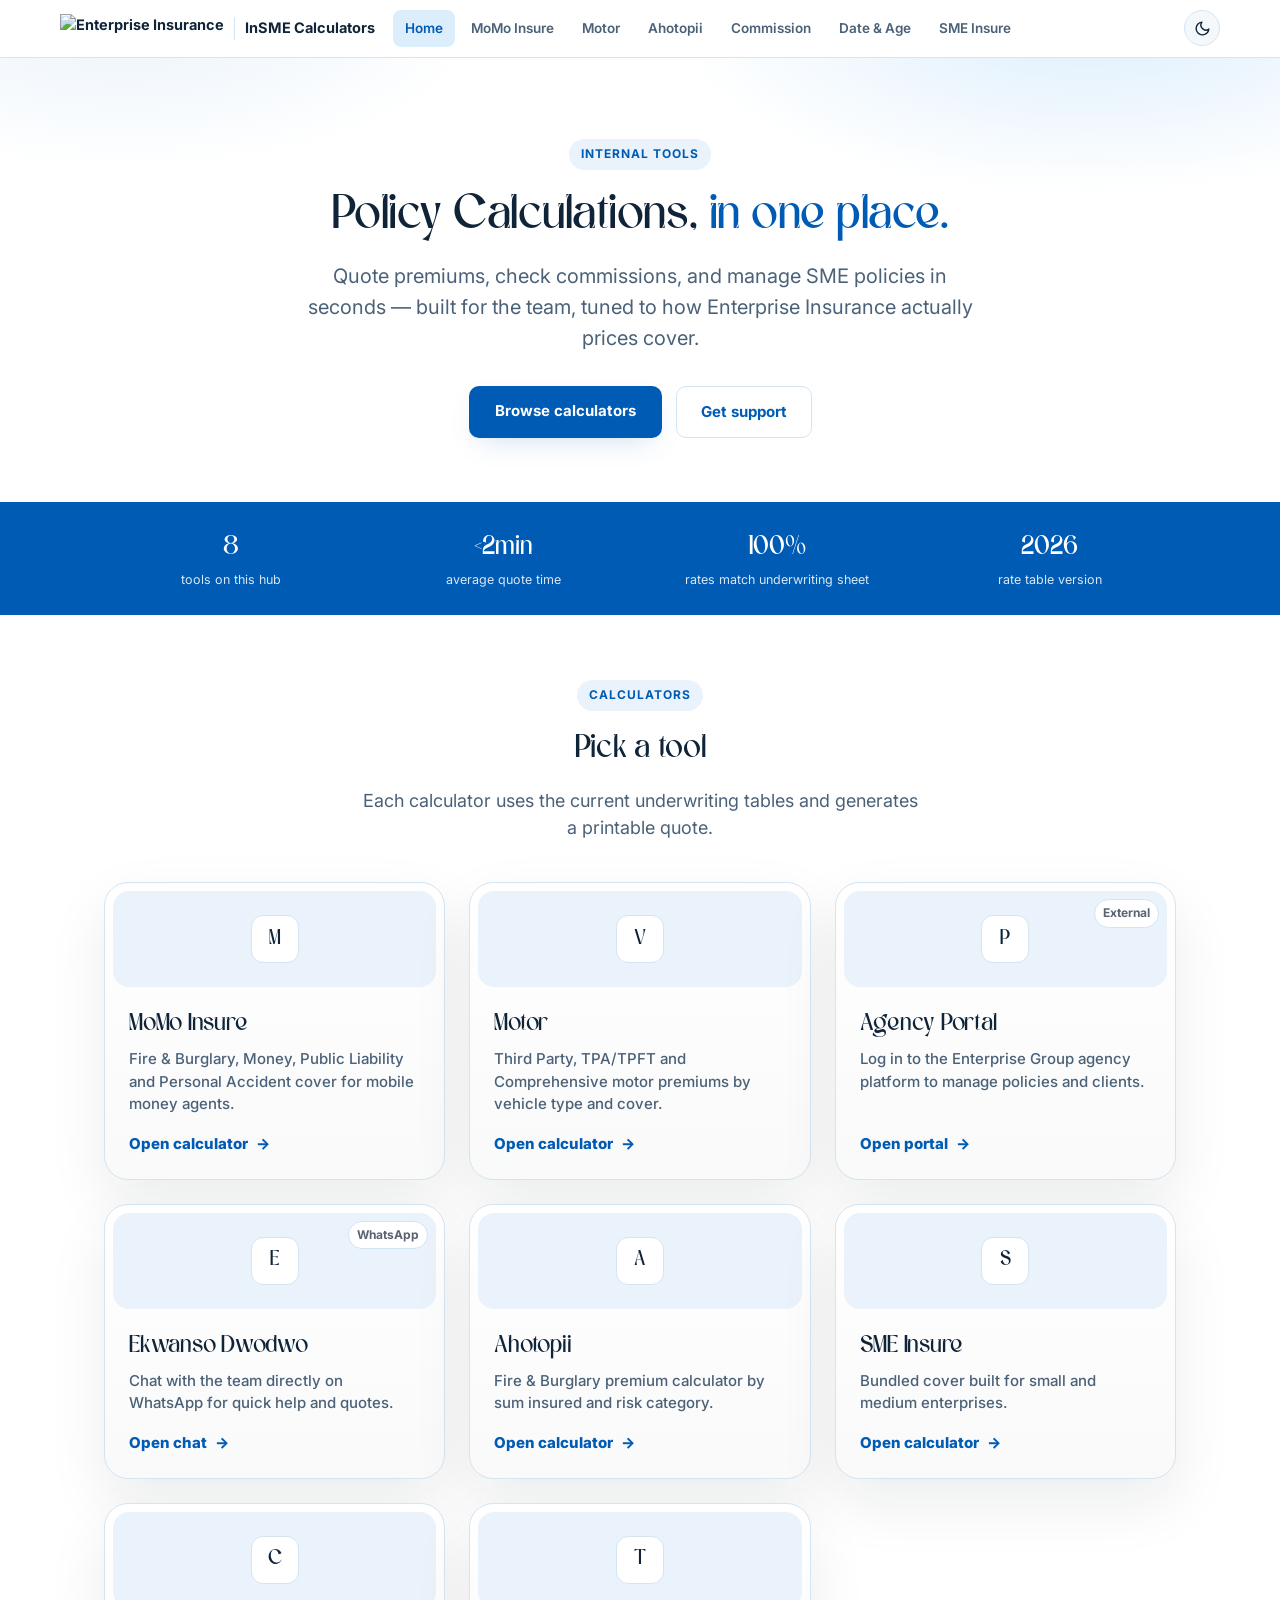
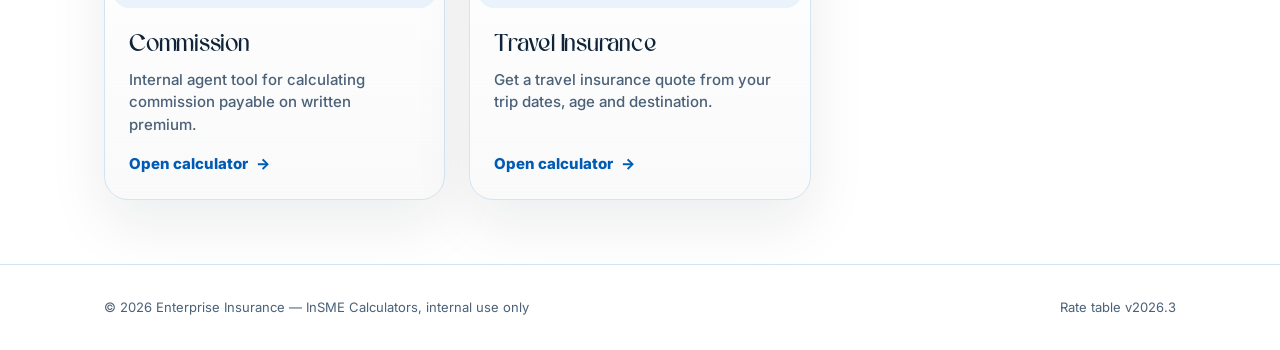
==== commit ceb8f139: "Replace Date & Age Calculator with Travel Insurance" ====
--- a/index.html
+++ b/index.html
@@ -358,12 +358,12 @@
         </div>
       </a>
 
-      <a class="tool-card" href="src/pages/date-age.html">
-        <div class="tool-media"><div class="tool-icon">D</div></div>
-        <div class="tool-body">
-          <div class="tool-text">
-            <h3>Date &amp; Age Calculator</h3>
-            <p>Work out date duration or age from date of birth — a quick everyday utility.</p>
+      <a class="tool-card" href="src/pages/travel-insurance.html">
+        <div class="tool-media"><div class="tool-icon">T</div></div>
+        <div class="tool-body">
+          <div class="tool-text">
+            <h3>Travel Insurance</h3>
+            <p>Get a travel insurance quote from your trip dates, age and destination.</p>
           </div>
           <span class="go">Open calculator <span class="arrow" aria-hidden="true">→</span></span>
         </div>
